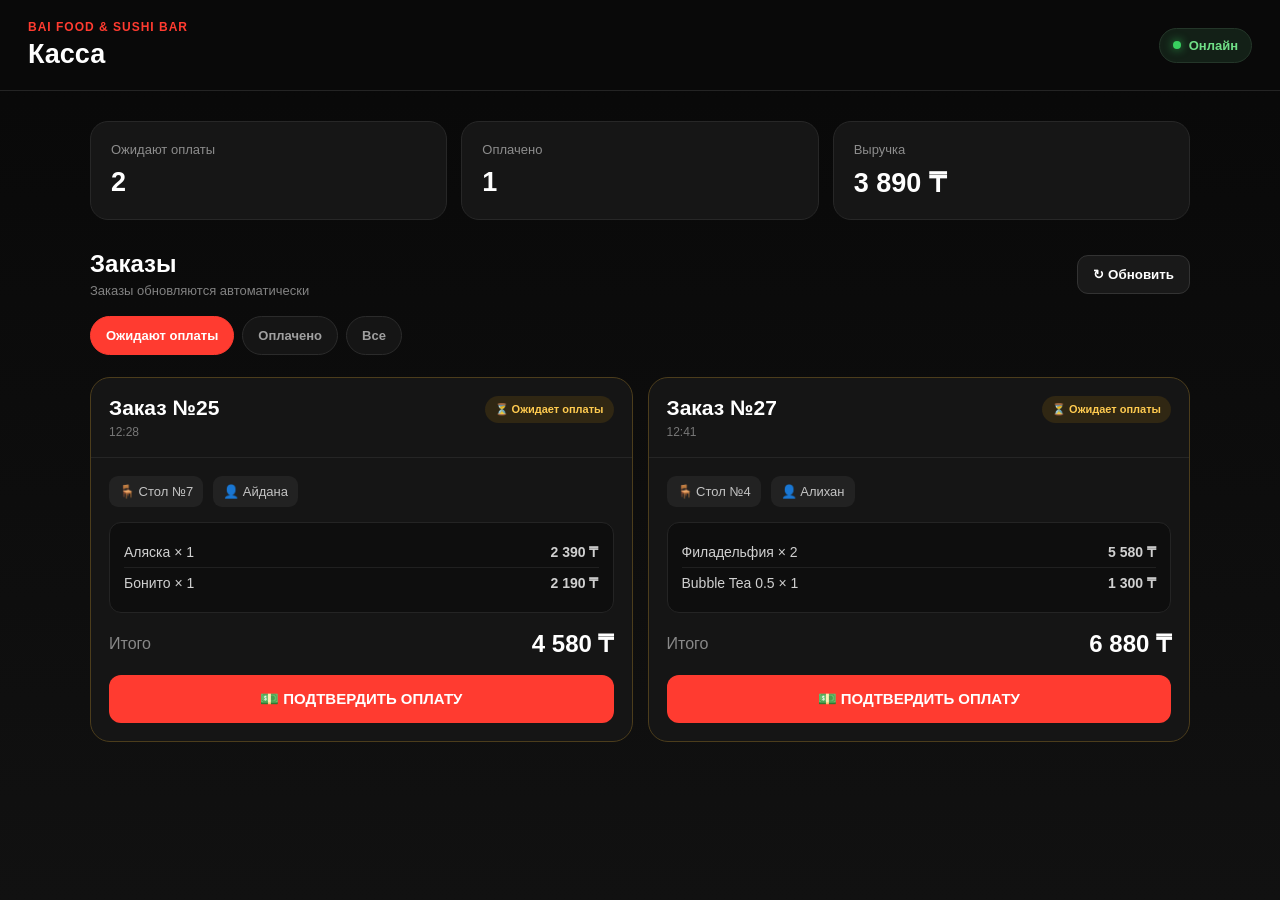
==== admin.html @ 843486d6 "Add cashier admin panel" ====
<!DOCTYPE html>
<html lang="ru">
<head>
  <meta charset="UTF-8">
  <meta name="viewport" content="width=device-width, initial-scale=1.0">

  <title>BAI FOOD — Касса</title>

  <link rel="stylesheet" href="admin.css">
</head>

<body>

<header class="topbar">
  <div>
    <p class="small-title">BAI FOOD & SUSHI BAR</p>
    <h1>Касса</h1>
  </div>

  <div class="status-online">
    <span></span>
    Онлайн
  </div>
</header>


<main class="container">

  <section class="stats">

    <div class="stat-card">
      <span>Ожидают оплаты</span>
      <strong id="waiting-count">0</strong>
    </div>

    <div class="stat-card">
      <span>Оплачено</span>
      <strong id="paid-count">0</strong>
    </div>

    <div class="stat-card">
      <span>Выручка</span>
      <strong id="revenue">0 ₸</strong>
    </div>

  </section>


  <section class="toolbar">

    <div>
      <h2>Заказы</h2>
      <p>Заказы обновляются автоматически</p>
    </div>

    <button
      class="refresh-button"
      onclick="renderOrders()"
    >
      ↻ Обновить
    </button>

  </section>


  <div class="tabs">

    <button
      class="tab active"
      onclick="setFilter('waiting', this)"
    >
      Ожидают оплаты
    </button>

    <button
      class="tab"
      onclick="setFilter('paid', this)"
    >
      Оплачено
    </button>

    <button
      class="tab"
      onclick="setFilter('all', this)"
    >
      Все
    </button>

  </div>


  <section
    id="orders"
    class="orders"
  >
  </section>


  <div
    id="empty-state"
    class="empty-state"
  >
    <div>🍣</div>
    <h3>Нет заказов</h3>
    <p>Новые заказы появятся здесь</p>
  </div>

</main>


<div
  id="confirm-modal"
  class="modal"
>

  <div class="modal-box">

    <div class="modal-icon">
      💵
    </div>

    <h2>
      Подтвердить оплату?
    </h2>

    <p id="confirm-text">
      Заказ
    </p>

    <div class="modal-actions">

      <button
        class="cancel-button"
        onclick="closeConfirmModal()"
      >
        Отмена
      </button>

      <button
        class="confirm-button"
        onclick="confirmCashPayment()"
      >
        ✓ Оплачено
      </button>

    </div>

  </div>

</div>


<div
  id="toast"
  class="toast"
>
  ✓ Оплата подтверждена
</div>


<script src="admin.js"></script>

</body>
</html>
---- admin.css ----
* {
  box-sizing: border-box;
}

html {
  scroll-behavior: smooth;
}

body {
  margin: 0;

  background:
    linear-gradient(
      180deg,
      #080808 0%,
      #111111 100%
    );

  color: white;

  font-family:
    Arial,
    Helvetica,
    sans-serif;

  min-height: 100vh;
}


/* =============================
   TOPBAR
============================= */

.topbar {
  position: sticky;

  top: 0;

  z-index: 20;

  display: flex;

  align-items: center;
  justify-content: space-between;

  padding: 20px 28px;

  border-bottom:
    1px solid #242424;

  background:
    rgba(10, 10, 10, 0.95);

  backdrop-filter: blur(15px);
}

.small-title {
  margin: 0 0 5px;

  color: #ff3b30;

  font-size: 12px;
  font-weight: 800;

  letter-spacing: 1px;
}

.topbar h1 {
  margin: 0;

  font-size: 27px;
}

.status-online {
  display: flex;

  align-items: center;

  gap: 8px;

  padding:
    9px 13px;

  border:
    1px solid #243629;

  border-radius: 50px;

  background:
    #132017;

  color:
    #70df87;

  font-size: 13px;

  font-weight: 700;
}

.status-online span {
  width: 8px;
  height: 8px;

  border-radius: 50%;

  background:
    #38d05f;

  box-shadow:
    0 0 10px
    rgba(56, 208, 95, 0.8);
}


/* =============================
   MAIN
============================= */

.container {
  width: min(
    1100px,
    calc(100% - 32px)
  );

  margin:
    0 auto;

  padding:
    30px 0 60px;
}


/* =============================
   STATS
============================= */

.stats {
  display: grid;

  grid-template-columns:
    repeat(3, 1fr);

  gap: 14px;

  margin-bottom: 30px;
}

.stat-card {
  padding: 20px;

  border:
    1px solid #272727;

  border-radius: 18px;

  background:
    #161616;
}

.stat-card span {
  display: block;

  margin-bottom: 10px;

  color:
    #8d8d8d;

  font-size: 13px;
}

.stat-card strong {
  font-size: 27px;
}


/* =============================
   TOOLBAR
============================= */

.toolbar {
  display: flex;

  align-items: center;
  justify-content: space-between;

  gap: 20px;

  margin-bottom: 18px;
}

.toolbar h2 {
  margin:
    0 0 5px;

  font-size: 24px;
}

.toolbar p {
  margin: 0;

  color:
    #828282;

  font-size: 13px;
}

.refresh-button {
  padding:
    11px 15px;

  border:
    1px solid #333;

  border-radius: 11px;

  background:
    #191919;

  color: white;

  font-weight: 700;

  cursor: pointer;
}


/* =============================
   TABS
============================= */

.tabs {
  display: flex;

  gap: 8px;

  overflow-x: auto;

  padding-bottom: 10px;

  margin-bottom: 12px;
}

.tab {
  white-space: nowrap;

  padding:
    11px 15px;

  border:
    1px solid #2b2b2b;

  border-radius: 50px;

  background:
    #151515;

  color:
    #a0a0a0;

  font-size: 13px;

  font-weight: 700;

  cursor: pointer;
}

.tab.active {
  border-color:
    #ff3b30;

  background:
    #ff3b30;

  color: white;
}


/* =============================
   ORDERS
============================= */

.orders {
  display: grid;

  grid-template-columns:
    repeat(2, 1fr);

  gap: 15px;
}

.order-card {
  overflow: hidden;

  border:
    1px solid #292929;

  border-radius: 20px;

  background:
    #151515;
}

.order-card.waiting {
  border-color:
    #4c3d1c;
}

.order-card.paid {
  border-color:
    #194429;
}

.order-header {
  display: flex;

  align-items: flex-start;
  justify-content: space-between;

  gap: 10px;

  padding:
    18px;

  border-bottom:
    1px solid #252525;
}

.order-number {
  margin: 0;

  font-size: 21px;
}

.order-time {
  display: block;

  margin-top: 5px;

  color:
    #777;

  font-size: 12px;
}

.status-badge {
  padding:
    7px 10px;

  border-radius: 50px;

  font-size: 11px;

  font-weight: 800;

  white-space: nowrap;
}

.status-badge.waiting {
  background:
    #302713;

  color:
    #ffcb50;
}

.status-badge.paid {
  background:
    #14301d;

  color:
    #67db82;
}


/* =============================
   ORDER CONTENT
============================= */

.order-body {
  padding: 18px;
}

.customer-row {
  display: flex;

  gap: 10px;

  margin-bottom: 15px;
}

.info-pill {
  padding:
    8px 10px;

  border-radius: 9px;

  background:
    #222;

  color:
    #c4c4c4;

  font-size: 13px;
}

.order-items {
  padding:
    14px;

  border:
    1px solid #242424;

  border-radius: 12px;

  background:
    #0e0e0e;
}

.order-item {
  display: flex;

  justify-content:
    space-between;

  gap: 20px;

  padding:
    7px 0;

  color:
    #d0d0d0;

  font-size: 14px;
}

.order-item + .order-item {
  border-top:
    1px solid #202020;
}

.order-total {
  display: flex;

  align-items: center;
  justify-content: space-between;

  margin-top: 17px;
}

.order-total span {
  color:
    #888;
}

.order-total strong {
  font-size: 24px;
}


/* =============================
   BUTTONS
============================= */

.pay-button {
  width: 100%;

  margin-top: 17px;

  padding: 15px;

  border: none;

  border-radius: 12px;

  background:
    #ff3b30;

  color: white;

  font-size: 15px;

  font-weight: 800;

  cursor: pointer;

  transition:
    0.2s;
}

.pay-button:hover {
  transform:
    translateY(-1px);

  background:
    #ff5147;
}

.paid-button {
  width: 100%;

  margin-top: 17px;

  padding: 14px;

  border:
    1px solid #20582f;

  border-radius: 12px;

  background:
    #15301d;

  color:
    #68dd83;

  font-size: 14px;

  font-weight: 800;
}


/* =============================
   EMPTY
============================= */

.empty-state {
  display: none;

  padding:
    70px 20px;

  text-align: center;
}

.empty-state div {
  margin-bottom: 15px;

  font-size: 45px;
}

.empty-state h3 {
  margin:
    0 0 8px;
}

.empty-state p {
  margin: 0;

  color:
    #777;
}


/* =============================
   MODAL
============================= */

.modal {
  position: fixed;

  inset: 0;

  z-index: 100;

  display: none;

  align-items: center;
  justify-content: center;

  padding: 20px;

  background:
    rgba(0, 0, 0, 0.78);

  backdrop-filter:
    blur(8px);
}

.modal-box {
  width:
    min(390px, 100%);

  padding:
    28px;

  border:
    1px solid #2f2f2f;

  border-radius: 22px;

  background:
    #171717;

  text-align: center;

  box-shadow:
    0 25px 80px
    rgba(0, 0, 0, 0.6);
}

.modal-icon {
  display: flex;

  align-items: center;
  justify-content: center;

  width: 65px;
  height: 65px;

  margin:
    0 auto 17px;

  border-radius: 50%;

  background:
    #2b2111;

  font-size: 30px;
}

.modal-box h2 {
  margin:
    0 0 10px;
}

.modal-box p {
  margin:
    0 0 24px;

  color:
    #999;
}

.modal-actions {
  display: grid;

  grid-template-columns:
    1fr 1fr;

  gap: 10px;
}

.cancel-button,
.confirm-button {
  padding: 14px;

  border: none;

  border-radius: 11px;

  font-size: 14px;

  font-weight: 800;

  cursor: pointer;
}

.cancel-button {
  background:
    #252525;

  color:
    white;
}

.confirm-button {
  background:
    #23a048;

  color:
    white;
}


/* =============================
   TOAST
============================= */

.toast {
  position: fixed;

  left: 50%;
  bottom: 25px;

  z-index: 200;

  transform:
    translate(-50%, 120px);

  padding:
    13px 18px;

  border:
    1px solid #265d34;

  border-radius: 50px;

  background:
    #15341e;

  color:
    #77e493;

  font-size: 14px;

  font-weight: 800;

  opacity: 0;

  transition:
    0.3s;
}

.toast.show {
  transform:
    translate(-50%, 0);

  opacity: 1;
}


/* =============================
   MOBILE
============================= */

@media (max-width: 750px) {

  .topbar {
    padding:
      17px 16px;
  }

  .topbar h1 {
    font-size: 23px;
  }

  .container {
    width:
      calc(100% - 24px);

    padding-top: 20px;
  }

  .stats {
    grid-template-columns:
      repeat(3, 1fr);

    gap: 7px;
  }

  .stat-card {
    padding:
      13px 10px;

    border-radius: 13px;
  }

  .stat-card span {
    min-height: 30px;

    font-size: 10px;
  }

  .stat-card strong {
    font-size: 17px;
  }

  .orders {
    grid-template-columns:
      1fr;
  }

  .toolbar {
    align-items:
      flex-end;
  }

  .toolbar h2 {
    font-size: 21px;
  }

  .toolbar p {
    font-size: 11px;
  }

  .refresh-button {
    padding:
      10px 11px;

    font-size: 12px;
  }

  .order-header,
  .order-body {
    padding: 15px;
  }

  .order-number {
    font-size: 19px;
  }

  .order-total strong {
    font-size: 21px;
  }
}
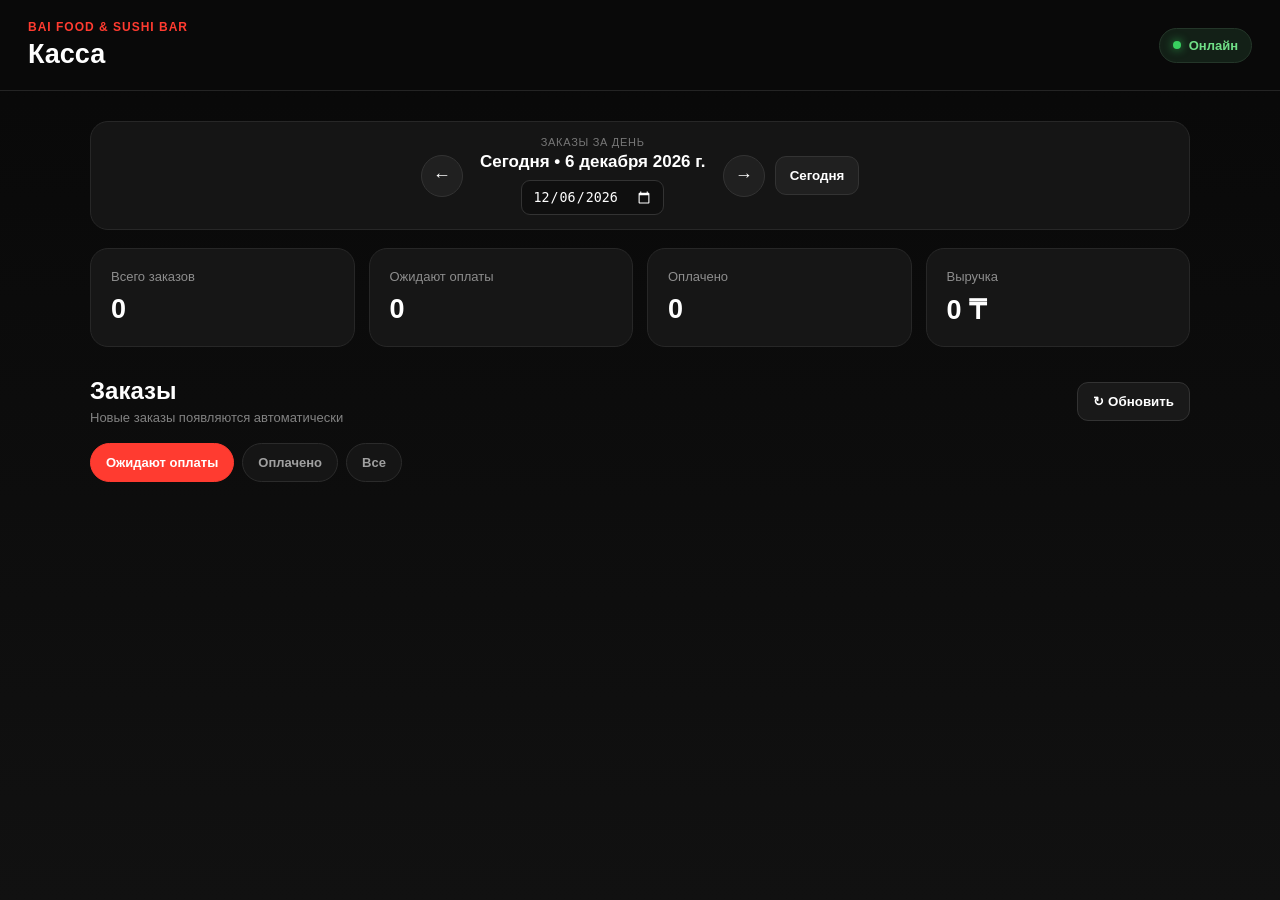
==== commit b456b329: "Improve payment flow and daily orders" ====
--- a/admin.html
+++ b/admin.html
@@ -26,7 +26,59 @@
 
 <main class="container">
 
+  <!-- КҮНДІ ТАҢДАУ -->
+  <section class="date-panel">
+
+    <button
+      class="date-arrow"
+      onclick="changeDate(-1)"
+    >
+      ←
+    </button>
+
+    <div class="date-center">
+
+      <span class="date-caption">
+        Заказы за день
+      </span>
+
+      <strong id="selected-date-label">
+        Сегодня
+      </strong>
+
+      <input
+        id="order-date"
+        class="date-input"
+        type="date"
+        onchange="selectDate(this.value)"
+      >
+
+    </div>
+
+    <button
+      class="date-arrow"
+      onclick="changeDate(1)"
+    >
+      →
+    </button>
+
+    <button
+      class="today-button"
+      onclick="goToday()"
+    >
+      Сегодня
+    </button>
+
+  </section>
+
+
+  <!-- СТАТИСТИКА -->
   <section class="stats">
+
+    <div class="stat-card">
+      <span>Всего заказов</span>
+      <strong id="orders-count">0</strong>
+    </div>
 
     <div class="stat-card">
       <span>Ожидают оплаты</span>
@@ -46,23 +98,25 @@
   </section>
 
 
+  <!-- ЗАКАЗДАР -->
   <section class="toolbar">
 
     <div>
       <h2>Заказы</h2>
-      <p>Заказы обновляются автоматически</p>
-    </div>
-
-    <button
-      class="refresh-button"
-      onclick="renderOrders()"
-    >
+
+      <p>
+        Новые заказы появляются автоматически
+      </p>
+    </div>
+
+    <button class="refresh-button">
       ↻ Обновить
     </button>
 
   </section>
 
 
+  <!-- ФИЛЬТР -->
   <div class="tabs">
 
     <button
@@ -89,6 +143,7 @@
   </div>
 
 
+  <!-- ЗАКАЗ КАРТОЧКАЛАРЫ -->
   <section
     id="orders"
     class="orders"
@@ -96,18 +151,28 @@
   </section>
 
 
+  <!-- ЗАКАЗ ЖОҚ БОЛСА -->
   <div
     id="empty-state"
     class="empty-state"
   >
+
     <div>🍣</div>
-    <h3>Нет заказов</h3>
-    <p>Новые заказы появятся здесь</p>
+
+    <h3>
+      Нет заказов
+    </h3>
+
+    <p>
+      За выбранный день заказов пока нет
+    </p>
+
   </div>
 
 </main>
 
 
+<!-- ТӨЛЕМДІ РАСТАУ -->
 <div
   id="confirm-modal"
   class="modal"
@@ -115,17 +180,21 @@
 
   <div class="modal-box">
 
-    <div class="modal-icon">
+    <div
+      id="confirm-icon"
+      class="modal-icon"
+    >
       💵
     </div>
 
-    <h2>
+    <h2 id="confirm-title">
       Подтвердить оплату?
     </h2>
 
     <p id="confirm-text">
       Заказ
     </p>
+
 
     <div class="modal-actions">
 
@@ -137,8 +206,9 @@
       </button>
 
       <button
+        id="confirm-payment-button"
         class="confirm-button"
-        onclick="confirmCashPayment()"
+        onclick="confirmPayment()"
       >
         ✓ Оплачено
       </button>
@@ -150,6 +220,7 @@
 </div>
 
 
+<!-- ХАБАРЛАМА -->
 <div
   id="toast"
   class="toast"
--- a/admin.css
+++ b/admin.css
@@ -33,13 +33,10 @@
 
 .topbar {
   position: sticky;
-
   top: 0;
-
   z-index: 20;
 
   display: flex;
-
   align-items: center;
   justify-content: space-between;
 
@@ -73,27 +70,22 @@
 
 .status-online {
   display: flex;
-
   align-items: center;
 
   gap: 8px;
 
-  padding:
-    9px 13px;
+  padding: 9px 13px;
 
   border:
     1px solid #243629;
 
   border-radius: 50px;
 
-  background:
-    #132017;
-
-  color:
-    #70df87;
+  background: #132017;
+
+  color: #70df87;
 
   font-size: 13px;
-
   font-weight: 700;
 }
 
@@ -103,8 +95,7 @@
 
   border-radius: 50%;
 
-  background:
-    #38d05f;
+  background: #38d05f;
 
   box-shadow:
     0 0 10px
@@ -117,13 +108,13 @@
 ============================= */
 
 .container {
-  width: min(
-    1100px,
-    calc(100% - 32px)
-  );
-
-  margin:
-    0 auto;
+  width:
+    min(
+      1100px,
+      calc(100% - 32px)
+    );
+
+  margin: 0 auto;
 
   padding:
     30px 0 60px;
@@ -131,6 +122,103 @@
 
 
 /* =============================
+   DATE SELECTOR
+============================= */
+
+.date-panel {
+  display: flex;
+
+  align-items: center;
+  justify-content: center;
+
+  gap: 10px;
+
+  margin-bottom: 18px;
+
+  padding: 14px;
+
+  border:
+    1px solid #272727;
+
+  border-radius: 18px;
+
+  background: #151515;
+}
+
+.date-center {
+  min-width: 240px;
+
+  text-align: center;
+}
+
+.date-caption {
+  display: block;
+
+  margin-bottom: 4px;
+
+  color: #777;
+
+  font-size: 11px;
+
+  text-transform: uppercase;
+
+  letter-spacing: 0.7px;
+}
+
+.date-center strong {
+  display: block;
+
+  margin-bottom: 8px;
+
+  font-size: 17px;
+}
+
+.date-input {
+  padding: 8px 10px;
+
+  border:
+    1px solid #333;
+
+  border-radius: 9px;
+
+  background: #0f0f0f;
+
+  color: white;
+
+  color-scheme: dark;
+}
+
+.date-arrow,
+.today-button {
+  border:
+    1px solid #333;
+
+  background: #202020;
+
+  color: white;
+
+  cursor: pointer;
+
+  font-weight: 800;
+}
+
+.date-arrow {
+  width: 42px;
+  height: 42px;
+
+  border-radius: 50%;
+
+  font-size: 18px;
+}
+
+.today-button {
+  padding: 11px 14px;
+
+  border-radius: 11px;
+}
+
+
+/* =============================
    STATS
 ============================= */
 
@@ -138,7 +226,7 @@
   display: grid;
 
   grid-template-columns:
-    repeat(3, 1fr);
+    repeat(4, 1fr);
 
   gap: 14px;
 
@@ -153,8 +241,7 @@
 
   border-radius: 18px;
 
-  background:
-    #161616;
+  background: #161616;
 }
 
 .stat-card span {
@@ -162,8 +249,7 @@
 
   margin-bottom: 10px;
 
-  color:
-    #8d8d8d;
+  color: #8d8d8d;
 
   font-size: 13px;
 }
@@ -189,8 +275,7 @@
 }
 
 .toolbar h2 {
-  margin:
-    0 0 5px;
+  margin: 0 0 5px;
 
   font-size: 24px;
 }
@@ -198,23 +283,20 @@
 .toolbar p {
   margin: 0;
 
-  color:
-    #828282;
+  color: #828282;
 
   font-size: 13px;
 }
 
 .refresh-button {
-  padding:
-    11px 15px;
+  padding: 11px 15px;
 
   border:
     1px solid #333;
 
   border-radius: 11px;
 
-  background:
-    #191919;
+  background: #191919;
 
   color: white;
 
@@ -243,19 +325,16 @@
 .tab {
   white-space: nowrap;
 
-  padding:
-    11px 15px;
+  padding: 11px 15px;
 
   border:
     1px solid #2b2b2b;
 
   border-radius: 50px;
 
-  background:
-    #151515;
-
-  color:
-    #a0a0a0;
+  background: #151515;
+
+  color: #a0a0a0;
 
   font-size: 13px;
 
@@ -265,11 +344,9 @@
 }
 
 .tab.active {
-  border-color:
-    #ff3b30;
-
-  background:
-    #ff3b30;
+  border-color: #ff3b30;
+
+  background: #ff3b30;
 
   color: white;
 }
@@ -296,18 +373,15 @@
 
   border-radius: 20px;
 
-  background:
-    #151515;
+  background: #151515;
 }
 
 .order-card.waiting {
-  border-color:
-    #4c3d1c;
+  border-color: #4c3d1c;
 }
 
 .order-card.paid {
-  border-color:
-    #194429;
+  border-color: #194429;
 }
 
 .order-header {
@@ -318,8 +392,7 @@
 
   gap: 10px;
 
-  padding:
-    18px;
+  padding: 18px;
 
   border-bottom:
     1px solid #252525;
@@ -336,15 +409,13 @@
 
   margin-top: 5px;
 
-  color:
-    #777;
+  color: #777;
 
   font-size: 12px;
 }
 
 .status-badge {
-  padding:
-    7px 10px;
+  padding: 7px 10px;
 
   border-radius: 50px;
 
@@ -356,19 +427,15 @@
 }
 
 .status-badge.waiting {
-  background:
-    #302713;
-
-  color:
-    #ffcb50;
+  background: #302713;
+
+  color: #ffcb50;
 }
 
 .status-badge.paid {
-  background:
-    #14301d;
-
-  color:
-    #67db82;
+  background: #14301d;
+
+  color: #67db82;
 }
 
 
@@ -383,52 +450,55 @@
 .customer-row {
   display: flex;
 
-  gap: 10px;
+  flex-wrap: wrap;
+
+  gap: 8px;
 
   margin-bottom: 15px;
 }
 
 .info-pill {
-  padding:
-    8px 10px;
+  padding: 8px 10px;
 
   border-radius: 9px;
 
-  background:
-    #222;
-
-  color:
-    #c4c4c4;
+  background: #222;
+
+  color: #c4c4c4;
 
   font-size: 13px;
 }
 
+.payment-pill.kaspi {
+  border:
+    1px solid #9b2621;
+
+  background: #2b1514;
+
+  color: #ff8a83;
+}
+
 .order-items {
-  padding:
-    14px;
+  padding: 14px;
 
   border:
     1px solid #242424;
 
   border-radius: 12px;
 
-  background:
-    #0e0e0e;
+  background: #0e0e0e;
 }
 
 .order-item {
   display: flex;
 
-  justify-content:
-    space-between;
+  justify-content: space-between;
 
   gap: 20px;
 
-  padding:
-    7px 0;
-
-  color:
-    #d0d0d0;
+  padding: 7px 0;
+
+  color: #d0d0d0;
 
   font-size: 14px;
 }
@@ -448,8 +518,7 @@
 }
 
 .order-total span {
-  color:
-    #888;
+  color: #888;
 }
 
 .order-total strong {
@@ -472,8 +541,7 @@
 
   border-radius: 12px;
 
-  background:
-    #ff3b30;
+  background: #ff3b30;
 
   color: white;
 
@@ -483,16 +551,18 @@
 
   cursor: pointer;
 
-  transition:
-    0.2s;
+  transition: 0.2s;
 }
 
 .pay-button:hover {
   transform:
     translateY(-1px);
 
-  background:
-    #ff5147;
+  background: #ff5147;
+}
+
+.kaspi-button {
+  background: #d72f27;
 }
 
 .paid-button {
@@ -507,11 +577,9 @@
 
   border-radius: 12px;
 
-  background:
-    #15301d;
-
-  color:
-    #68dd83;
+  background: #15301d;
+
+  color: #68dd83;
 
   font-size: 14px;
 
@@ -539,15 +607,13 @@
 }
 
 .empty-state h3 {
-  margin:
-    0 0 8px;
+  margin: 0 0 8px;
 }
 
 .empty-state p {
   margin: 0;
 
-  color:
-    #777;
+  color: #777;
 }
 
 
@@ -572,24 +638,21 @@
   background:
     rgba(0, 0, 0, 0.78);
 
-  backdrop-filter:
-    blur(8px);
+  backdrop-filter: blur(8px);
 }
 
 .modal-box {
   width:
     min(390px, 100%);
 
-  padding:
-    28px;
+  padding: 28px;
 
   border:
     1px solid #2f2f2f;
 
   border-radius: 22px;
 
-  background:
-    #171717;
+  background: #171717;
 
   text-align: center;
 
@@ -612,23 +675,19 @@
 
   border-radius: 50%;
 
-  background:
-    #2b2111;
+  background: #2b2111;
 
   font-size: 30px;
 }
 
 .modal-box h2 {
-  margin:
-    0 0 10px;
+  margin: 0 0 10px;
 }
 
 .modal-box p {
-  margin:
-    0 0 24px;
-
-  color:
-    #999;
+  margin: 0 0 24px;
+
+  color: #999;
 }
 
 .modal-actions {
@@ -656,19 +715,15 @@
 }
 
 .cancel-button {
-  background:
-    #252525;
-
-  color:
-    white;
+  background: #252525;
+
+  color: white;
 }
 
 .confirm-button {
-  background:
-    #23a048;
-
-  color:
-    white;
+  background: #23a048;
+
+  color: white;
 }
 
 
@@ -687,19 +742,16 @@
   transform:
     translate(-50%, 120px);
 
-  padding:
-    13px 18px;
+  padding: 13px 18px;
 
   border:
     1px solid #265d34;
 
   border-radius: 50px;
 
-  background:
-    #15341e;
-
-  color:
-    #77e493;
+  background: #15341e;
+
+  color: #77e493;
 
   font-size: 14px;
 
@@ -707,8 +759,7 @@
 
   opacity: 0;
 
-  transition:
-    0.3s;
+  transition: 0.3s;
 }
 
 .toast.show {
@@ -726,8 +777,7 @@
 @media (max-width: 750px) {
 
   .topbar {
-    padding:
-      17px 16px;
+    padding: 17px 16px;
   }
 
   .topbar h1 {
@@ -741,16 +791,29 @@
     padding-top: 20px;
   }
 
+  .date-panel {
+    flex-wrap: wrap;
+  }
+
+  .date-center {
+    min-width: 180px;
+
+    flex: 1;
+  }
+
+  .today-button {
+    width: 100%;
+  }
+
   .stats {
     grid-template-columns:
-      repeat(3, 1fr);
+      repeat(2, 1fr);
 
     gap: 7px;
   }
 
   .stat-card {
-    padding:
-      13px 10px;
+    padding: 13px 10px;
 
     border-radius: 13px;
   }
@@ -766,13 +829,11 @@
   }
 
   .orders {
-    grid-template-columns:
-      1fr;
+    grid-template-columns: 1fr;
   }
 
   .toolbar {
-    align-items:
-      flex-end;
+    align-items: flex-end;
   }
 
   .toolbar h2 {
@@ -784,8 +845,7 @@
   }
 
   .refresh-button {
-    padding:
-      10px 11px;
+    padding: 10px 11px;
 
     font-size: 12px;
   }
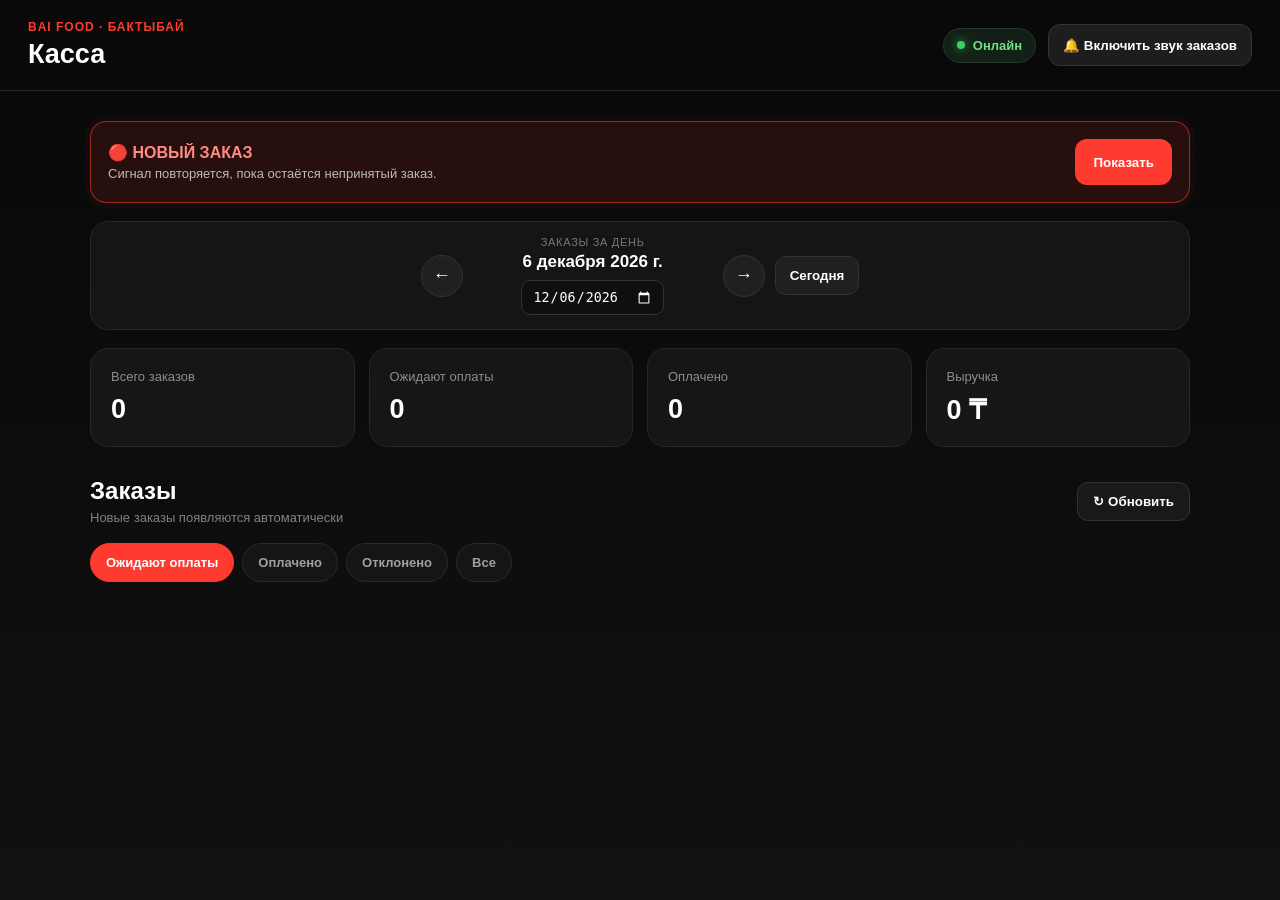
==== commit 1ec17cb7: "update menu photos and checkout" ====
--- a/admin.html
+++ b/admin.html
@@ -2,234 +2,77 @@
 <html lang="ru">
 <head>
   <meta charset="UTF-8">
-  <meta name="viewport" content="width=device-width, initial-scale=1.0">
-
+  <meta name="viewport" content="width=device-width, initial-scale=1.0, viewport-fit=cover">
   <title>BAI FOOD — Касса</title>
-
   <link rel="stylesheet" href="admin.css">
 </head>
-
 <body>
-
 <header class="topbar">
-  <div>
-    <p class="small-title">BAI FOOD & SUSHI BAR</p>
-    <h1>Касса</h1>
-  </div>
-
-  <div class="status-online">
-    <span></span>
-    Онлайн
+  <div><p class="small-title">BAI FOOD · БАКТЫБАЙ</p><h1>Касса</h1></div>
+  <div class="topbar-actions">
+    <div class="status-online"><span></span>Онлайн</div>
+    <button id="sound-button" class="sound-button" type="button" onclick="enableOrderSound()">🔔 Включить звук заказов</button>
   </div>
 </header>
 
-
 <main class="container">
-
-  <!-- КҮНДІ ТАҢДАУ -->
-  <section class="date-panel">
-
-    <button
-      class="date-arrow"
-      onclick="changeDate(-1)"
-    >
-      ←
-    </button>
-
-    <div class="date-center">
-
-      <span class="date-caption">
-        Заказы за день
-      </span>
-
-      <strong id="selected-date-label">
-        Сегодня
-      </strong>
-
-      <input
-        id="order-date"
-        class="date-input"
-        type="date"
-        onchange="selectDate(this.value)"
-      >
-
-    </div>
-
-    <button
-      class="date-arrow"
-      onclick="changeDate(1)"
-    >
-      →
-    </button>
-
-    <button
-      class="today-button"
-      onclick="goToday()"
-    >
-      Сегодня
-    </button>
-
+  <section id="new-order-alert" class="new-order-alert" hidden>
+    <div><strong id="new-order-alert-title">🔴 НОВЫЙ ЗАКАЗ</strong><span>Сигнал повторяется, пока остаётся непринятый заказ.</span></div>
+    <button type="button" onclick="showNewOrders()">Показать</button>
   </section>
 
-
-  <!-- СТАТИСТИКА -->
-  <section class="stats">
-
-    <div class="stat-card">
-      <span>Всего заказов</span>
-      <strong id="orders-count">0</strong>
-    </div>
-
-    <div class="stat-card">
-      <span>Ожидают оплаты</span>
-      <strong id="waiting-count">0</strong>
-    </div>
-
-    <div class="stat-card">
-      <span>Оплачено</span>
-      <strong id="paid-count">0</strong>
-    </div>
-
-    <div class="stat-card">
-      <span>Выручка</span>
-      <strong id="revenue">0 ₸</strong>
-    </div>
-
+  <section class="date-panel">
+    <button class="date-arrow" onclick="changeDate(-1)" aria-label="Предыдущий день">←</button>
+    <div class="date-center"><span class="date-caption">Заказы за день</span><strong id="selected-date-label">Сегодня</strong><input id="order-date" class="date-input" type="date" onchange="selectDate(this.value)"></div>
+    <button class="date-arrow" onclick="changeDate(1)" aria-label="Следующий день">→</button>
+    <button class="today-button" onclick="goToday()">Сегодня</button>
   </section>
 
-
-  <!-- ЗАКАЗДАР -->
-  <section class="toolbar">
-
-    <div>
-      <h2>Заказы</h2>
-
-      <p>
-        Новые заказы появляются автоматически
-      </p>
-    </div>
-
-    <button class="refresh-button">
-      ↻ Обновить
-    </button>
-
+  <section class="stats">
+    <div class="stat-card"><span>Всего заказов</span><strong id="orders-count">0</strong></div>
+    <div class="stat-card"><span>Ожидают оплаты</span><strong id="waiting-count">0</strong></div>
+    <div class="stat-card"><span>Оплачено</span><strong id="paid-count">0</strong></div>
+    <div class="stat-card"><span>Выручка</span><strong id="revenue">0 ₸</strong></div>
   </section>
 
-
-  <!-- ФИЛЬТР -->
+  <section class="toolbar"><div><h2>Заказы</h2><p>Новые заказы появляются автоматически</p></div><button class="refresh-button">↻ Обновить</button></section>
   <div class="tabs">
-
-    <button
-      class="tab active"
-      onclick="setFilter('waiting', this)"
-    >
-      Ожидают оплаты
-    </button>
-
-    <button
-      class="tab"
-      onclick="setFilter('paid', this)"
-    >
-      Оплачено
-    </button>
-
-    <button
-      class="tab"
-      onclick="setFilter('all', this)"
-    >
-      Все
-    </button>
-
+    <button class="tab active" onclick="setFilter('waiting',this)">Ожидают оплаты</button>
+    <button class="tab" onclick="setFilter('paid',this)">Оплачено</button>
+    <button class="tab" onclick="setFilter('cancelled',this)">Отклонено</button>
+    <button class="tab" onclick="setFilter('all',this)">Все</button>
   </div>
-
-
-  <!-- ЗАКАЗ КАРТОЧКАЛАРЫ -->
-  <section
-    id="orders"
-    class="orders"
-  >
-  </section>
-
-
-  <!-- ЗАКАЗ ЖОҚ БОЛСА -->
-  <div
-    id="empty-state"
-    class="empty-state"
-  >
-
-    <div>🍣</div>
-
-    <h3>
-      Нет заказов
-    </h3>
-
-    <p>
-      За выбранный день заказов пока нет
-    </p>
-
-  </div>
-
+  <section id="orders" class="orders"></section>
+  <div id="empty-state" class="empty-state"><div>🍔</div><h3>Нет заказов</h3><p>За выбранный день заказов пока нет</p></div>
 </main>
 
-
-<!-- ТӨЛЕМДІ РАСТАУ -->
-<div
-  id="confirm-modal"
-  class="modal"
->
-
+<div id="confirm-modal" class="modal">
   <div class="modal-box">
-
-    <div
-      id="confirm-icon"
-      class="modal-icon"
-    >
-      💵
+    <div id="confirm-icon" class="modal-icon">💵</div><h2 id="confirm-title">Подтвердить оплату?</h2><p id="confirm-text">Заказ</p>
+    <div class="modal-actions"><button class="cancel-button" onclick="closeConfirmModal()">Отмена</button><button id="confirm-payment-button" class="confirm-button" onclick="confirmPayment()">✓ Оплачено</button></div>
+  </div>
+</div>
+<div id="accept-modal" class="modal">
+  <div class="modal-box accept-time-box">
+    <div class="modal-icon">⏱️</div><h2>Время приготовления</h2><p id="accept-order-label">Выберите примерное время ожидания</p>
+    <div class="prep-time-options"><button onclick="confirmAcceptOrder(20)">20 минут</button><button onclick="confirmAcceptOrder(30)">30 минут</button><button onclick="confirmAcceptOrder(40)">40 минут</button></div>
+    <button class="cancel-button full-cancel" onclick="closeAcceptModal()">Отмена</button>
+  </div>
+</div>
+<div id="reject-modal" class="modal">
+  <div class="modal-box reject-box">
+    <div class="modal-icon">✕</div><h2>Отклонить заказ?</h2><p id="reject-order-label">Выберите причину. Заказ останется в истории.</p>
+    <div class="reject-reasons">
+      <label><input type="radio" name="rejection-reason" value="stop_list" checked> Позиция в стоп-листе</label>
+      <label><input type="radio" name="rejection-reason" value="no_ingredients"> Нет ингредиентов</label>
+      <label><input type="radio" name="rejection-reason" value="unreachable"> Не удалось связаться с клиентом</label>
+      <label><input type="radio" name="rejection-reason" value="other"> Другая причина</label>
     </div>
-
-    <h2 id="confirm-title">
-      Подтвердить оплату?
-    </h2>
-
-    <p id="confirm-text">
-      Заказ
-    </p>
-
-
-    <div class="modal-actions">
-
-      <button
-        class="cancel-button"
-        onclick="closeConfirmModal()"
-      >
-        Отмена
-      </button>
-
-      <button
-        id="confirm-payment-button"
-        class="confirm-button"
-        onclick="confirmPayment()"
-      >
-        ✓ Оплачено
-      </button>
-
-    </div>
-
+    <textarea id="rejection-comment" rows="3" maxlength="500" placeholder="Комментарий для кассы (необязательно)" hidden></textarea>
+    <div class="modal-actions"><button class="cancel-button" onclick="closeRejectModal()">Отмена</button><button id="confirm-reject-button" class="reject-confirm-button" onclick="confirmRejectOrder()">Отклонить</button></div>
   </div>
-
 </div>
-
-
-<!-- ХАБАРЛАМА -->
-<div
-  id="toast"
-  class="toast"
->
-  ✓ Оплата подтверждена
-</div>
-
-
+<div id="toast" class="toast">Готово</div>
 <script src="admin.js"></script>
-
 </body>
-</html>+</html>
--- a/admin.css
+++ b/admin.css
@@ -1,865 +1,167 @@
-* {
-  box-sizing: border-box;
-}
-
-html {
-  scroll-behavior: smooth;
-}
-
+* { box-sizing: border-box; }
+html { scroll-behavior: smooth; }
 body {
   margin: 0;
-
-  background:
-    linear-gradient(
-      180deg,
-      #080808 0%,
-      #111111 100%
-    );
-
+  background: linear-gradient(180deg, #080808 0%, #111111 100%);
   color: white;
-
-  font-family:
-    Arial,
-    Helvetica,
-    sans-serif;
-
+  font-family: Arial, Helvetica, sans-serif;
   min-height: 100vh;
 }
-
-
-/* =============================
-   TOPBAR
-============================= */
 
 .topbar {
   position: sticky;
   top: 0;
   z-index: 20;
-
   display: flex;
   align-items: center;
   justify-content: space-between;
-
   padding: 20px 28px;
-
-  border-bottom:
-    1px solid #242424;
-
-  background:
-    rgba(10, 10, 10, 0.95);
-
+  border-bottom: 1px solid #242424;
+  background: rgba(10, 10, 10, 0.95);
   backdrop-filter: blur(15px);
 }
+.small-title { margin: 0 0 5px; color: #ff3b30; font-size: 12px; font-weight: 800; letter-spacing: 1px; }
+.topbar h1 { margin: 0; font-size: 27px; }
+.status-online {
+  display: flex; align-items: center; gap: 8px; padding: 9px 13px;
+  border: 1px solid #243629; border-radius: 50px; background: #132017;
+  color: #70df87; font-size: 13px; font-weight: 700;
+}
+.status-online span { width: 8px; height: 8px; border-radius: 50%; background: #38d05f; box-shadow: 0 0 10px rgba(56, 208, 95, 0.8); }
 
-.small-title {
-  margin: 0 0 5px;
+.container { width: min(1100px, calc(100% - 32px)); margin: 0 auto; padding: 30px 0 60px; }
 
-  color: #ff3b30;
+.date-panel {
+  display: flex; align-items: center; justify-content: center; gap: 10px;
+  margin-bottom: 18px; padding: 14px; border: 1px solid #272727;
+  border-radius: 18px; background: #151515;
+}
+.date-center { min-width: 240px; text-align: center; }
+.date-caption { display: block; margin-bottom: 4px; color: #777; font-size: 11px; text-transform: uppercase; letter-spacing: .7px; }
+.date-center strong { display: block; margin-bottom: 8px; font-size: 17px; }
+.date-input { padding: 8px 10px; border: 1px solid #333; border-radius: 9px; background: #0f0f0f; color: white; color-scheme: dark; }
+.date-arrow, .today-button { border: 1px solid #333; background: #202020; color: white; cursor: pointer; font-weight: 800; }
+.date-arrow { width: 42px; height: 42px; border-radius: 50%; font-size: 18px; }
+.today-button { padding: 11px 14px; border-radius: 11px; }
 
-  font-size: 12px;
-  font-weight: 800;
+.stats { display: grid; grid-template-columns: repeat(4, 1fr); gap: 14px; margin-bottom: 30px; }
+.stat-card { padding: 20px; border: 1px solid #272727; border-radius: 18px; background: #161616; }
+.stat-card span { display: block; margin-bottom: 10px; color: #8d8d8d; font-size: 13px; }
+.stat-card strong { font-size: 27px; }
 
-  letter-spacing: 1px;
+.toolbar { display: flex; align-items: center; justify-content: space-between; gap: 20px; margin-bottom: 18px; }
+.toolbar h2 { margin: 0 0 5px; font-size: 24px; }
+.toolbar p { margin: 0; color: #828282; font-size: 13px; }
+.refresh-button { padding: 11px 15px; border: 1px solid #333; border-radius: 11px; background: #191919; color: white; font-weight: 700; cursor: pointer; }
+
+.tabs { display: flex; gap: 8px; overflow-x: auto; padding-bottom: 10px; margin-bottom: 12px; }
+.tab { white-space: nowrap; padding: 11px 15px; border: 1px solid #2b2b2b; border-radius: 50px; background: #151515; color: #a0a0a0; font-size: 13px; font-weight: 700; cursor: pointer; }
+.tab.active { border-color: #ff3b30; background: #ff3b30; color: white; }
+
+.orders { display: grid; grid-template-columns: repeat(2, 1fr); gap: 15px; }
+.order-card { overflow: hidden; border: 1px solid #292929; border-radius: 20px; background: #151515; }
+.order-card.waiting { border-color: #4c3d1c; }
+.order-card.paid { border-color: #194429; }
+.order-header { display: flex; align-items: flex-start; justify-content: space-between; gap: 10px; padding: 18px; border-bottom: 1px solid #252525; }
+.order-number { margin: 0; font-size: 21px; }
+.order-time { display: block; margin-top: 5px; color: #777; font-size: 12px; }
+.status-badge { padding: 7px 10px; border-radius: 50px; font-size: 11px; font-weight: 800; white-space: nowrap; }
+.status-badge.waiting { background: #302713; color: #ffcb50; }
+.status-badge.paid { background: #14301d; color: #67db82; }
+
+.order-body { padding: 18px; }
+.customer-row { display: flex; flex-wrap: wrap; gap: 8px; margin-bottom: 15px; }
+.info-pill { padding: 8px 10px; border-radius: 9px; background: #222; color: #c4c4c4; font-size: 13px; }
+.payment-pill.kaspi { border: 1px solid #9b2621; background: #2b1514; color: #ff8a83; }
+.order-items { padding: 14px; border: 1px solid #242424; border-radius: 12px; background: #0e0e0e; }
+.order-item { display: flex; justify-content: space-between; gap: 20px; padding: 7px 0; color: #d0d0d0; font-size: 14px; }
+.order-item + .order-item { border-top: 1px solid #202020; }
+.order-total { display: flex; align-items: center; justify-content: space-between; margin-top: 17px; }
+.order-total span { color: #888; }
+.order-total strong { font-size: 24px; }
+
+.pay-button { width: 100%; margin-top: 17px; padding: 15px; border: none; border-radius: 12px; background: #ff3b30; color: white; font-size: 15px; font-weight: 800; cursor: pointer; transition: .2s; }
+.pay-button:hover { transform: translateY(-1px); background: #ff5147; }
+.kaspi-button { background: #d72f27; }
+.paid-button { width: 100%; margin-top: 17px; padding: 14px; border: 1px solid #20582f; border-radius: 12px; background: #15301d; color: #68dd83; font-size: 14px; font-weight: 800; }
+
+.empty-state { display: none; padding: 70px 20px; text-align: center; }
+.empty-state div { margin-bottom: 15px; font-size: 45px; }
+.empty-state h3 { margin: 0 0 8px; }
+.empty-state p { margin: 0; color: #777; }
+
+.modal { position: fixed; inset: 0; z-index: 100; display: none; align-items: center; justify-content: center; padding: 20px; background: rgba(0,0,0,.78); backdrop-filter: blur(8px); }
+.modal-box { width: min(390px, 100%); padding: 28px; border: 1px solid #2f2f2f; border-radius: 22px; background: #171717; text-align: center; box-shadow: 0 25px 80px rgba(0,0,0,.6); }
+.modal-icon { display: flex; align-items: center; justify-content: center; width: 65px; height: 65px; margin: 0 auto 17px; border-radius: 50%; background: #2b2111; font-size: 30px; }
+.modal-box h2 { margin: 0 0 10px; }
+.modal-box p { margin: 0 0 24px; color: #999; }
+.modal-actions { display: grid; grid-template-columns: 1fr 1fr; gap: 10px; }
+.cancel-button, .confirm-button { padding: 14px; border: none; border-radius: 11px; font-size: 14px; font-weight: 800; cursor: pointer; }
+.cancel-button { background: #252525; color: white; }
+.confirm-button { background: #23a048; color: white; }
+
+.toast { position: fixed; left: 50%; bottom: 25px; z-index: 200; transform: translate(-50%, 120px); padding: 13px 18px; border: 1px solid #265d34; border-radius: 50px; background: #15341e; color: #77e493; font-size: 14px; font-weight: 800; opacity: 0; transition: .3s; }
+.toast.show { transform: translate(-50%, 0); opacity: 1; }
+
+@media (max-width: 750px) {
+  .topbar { padding: 17px 16px; }
+  .topbar h1 { font-size: 23px; }
+  .container { width: calc(100% - 24px); padding-top: 20px; }
+  .date-panel { flex-wrap: wrap; }
+  .date-center { min-width: 180px; flex: 1; }
+  .today-button { width: 100%; }
+  .stats { grid-template-columns: repeat(2, 1fr); gap: 7px; }
+  .stat-card { padding: 13px 10px; border-radius: 13px; }
+  .stat-card span { min-height: 30px; font-size: 10px; }
+  .stat-card strong { font-size: 17px; }
+  .orders { grid-template-columns: 1fr; }
+  .toolbar { align-items: flex-end; }
+  .toolbar h2 { font-size: 21px; }
+  .toolbar p { font-size: 11px; }
+  .refresh-button { padding: 10px 11px; font-size: 12px; }
+  .order-header, .order-body { padding: 15px; }
+  .order-number { font-size: 19px; }
+  .order-total strong { font-size: 21px; }
 }
 
-.topbar h1 {
-  margin: 0;
+.topbar-actions { display:flex; align-items:center; gap:12px; }
+.sound-button { min-height:42px; padding:0 14px; border:1px solid #343434; border-radius:12px; background:#1d1d1d; color:#fff; font-weight:700; }
+.sound-button.enabled { border-color:rgba(52,211,112,.45); background:rgba(52,211,112,.12); color:#dfffea; }
+.prep-info{margin:12px 0;padding:12px;border:1px solid rgba(255,107,36,.28);border-radius:11px;color:#ffe0cd;background:rgba(255,107,36,.08)}
+.change-info{margin:10px 0;padding:12px;display:grid;grid-template-columns:1fr auto;gap:7px 12px;border:1px solid #303030;border-radius:11px;background:#171717}.change-info span{color:#aaa}.change-info.no-change{display:block;color:#ddd}
+.prep-time-options{display:grid;grid-template-columns:repeat(3,1fr);gap:9px;margin:18px 0}.prep-time-options button{min-height:54px;border:1px solid #3a3a3a;border-radius:11px;background:#1b1b1b;color:#fff;font-weight:800}.prep-time-options button:hover{border-color:#ff5a36;background:rgba(255,90,54,.12)}.prep-time-options button:disabled{opacity:.5}.full-cancel{width:100%}.accept-time-box{text-align:center}
+.new-order-alert { display:flex; align-items:center; justify-content:space-between; gap:16px; margin-bottom:18px; padding:17px; border:1px solid rgba(255,59,48,.55); border-radius:16px; background:rgba(255,59,48,.12); box-shadow:0 0 0 5px rgba(255,59,48,.04); }
+.new-order-alert>div { display:grid; gap:4px; }
+.new-order-alert strong { color:#ff8a82; }
+.new-order-alert span { color:#bbb; font-size:13px; }
+.new-order-alert button,.accept-order-button { min-height:46px; border:0; border-radius:12px; padding:0 18px; background:#ff3b30; color:#fff; font-weight:900; }
+.order-card.is-new { border-color:rgba(255,59,48,.65); box-shadow:0 0 0 4px rgba(255,59,48,.04); }
+.acceptance-badge { display:inline-flex; align-items:center; min-height:28px; padding:0 9px; border-radius:999px; font-size:11px; font-weight:900; }
+.acceptance-badge.new { color:#ffd7d4; background:rgba(255,59,48,.14); }
+.acceptance-badge.accepted { color:#d8e9ff; background:rgba(43,114,220,.15); }
+.acceptance-badge.cancelled { color:#ffc4bf; background:rgba(161,45,39,.24); }
+.order-card.is-cancelled { border-color:rgba(180,67,59,.5); opacity:.92; }
+.new-order-actions { display:grid; grid-template-columns:1fr 1fr; gap:9px; }
+.reject-order-button,.reject-confirm-button { min-height:46px; border:1px solid #a64039; border-radius:12px; padding:0 18px; background:#371917; color:#ffb3ad; font-weight:900; cursor:pointer; }
+.reject-confirm-button { width:100%; background:#ad3028; color:#fff; }
+.reject-confirm-button:disabled { opacity:.55; }
+.cancellation-info { margin:12px 0; padding:12px; border:1px solid rgba(206,73,64,.4); border-radius:11px; background:rgba(100,29,25,.2); color:#ffc6c1; }
+.cancellation-info span { color:#ddd; }
+.reject-box { text-align:left; }
+.reject-box .modal-icon,.reject-box h2,.reject-box>p { text-align:center; }
+.reject-reasons { display:grid; gap:9px; margin:0 0 14px; }
+.reject-reasons label { display:flex; align-items:center; gap:9px; padding:11px; border:1px solid #343434; border-radius:10px; background:#1d1d1d; cursor:pointer; }
+#rejection-comment { width:100%; box-sizing:border-box; margin:0 0 14px; padding:12px; border:1px solid #444; border-radius:10px; resize:vertical; background:#101010; color:#fff; font:inherit; }
+.delivery-breakdown { display:grid; gap:7px; margin:14px 0; padding:12px; border-radius:11px; background:#0d0d0d; color:#cfcfcf; font-size:13px; }
+.delivery-breakdown>div { display:flex; justify-content:space-between; gap:12px; }
+.action-stack { display:grid; gap:9px; margin-top:14px; }
+.order-item.gift { color:#70e59c; }
+.order-item.delivery-meta { display:none; }
 
-  font-size: 27px;
+@media (max-width:750px) {
+  .topbar-actions { align-items:flex-end; flex-direction:column; }
+  .status-online { display:none; }
+  .sound-button { max-width:175px; font-size:12px; }
+  .new-order-alert { align-items:flex-start; flex-direction:column; }
+  .new-order-actions { grid-template-columns:1fr; }
 }
-
-.status-online {
-  display: flex;
-  align-items: center;
-
-  gap: 8px;
-
-  padding: 9px 13px;
-
-  border:
-    1px solid #243629;
-
-  border-radius: 50px;
-
-  background: #132017;
-
-  color: #70df87;
-
-  font-size: 13px;
-  font-weight: 700;
-}
-
-.status-online span {
-  width: 8px;
-  height: 8px;
-
-  border-radius: 50%;
-
-  background: #38d05f;
-
-  box-shadow:
-    0 0 10px
-    rgba(56, 208, 95, 0.8);
-}
-
-
-/* =============================
-   MAIN
-============================= */
-
-.container {
-  width:
-    min(
-      1100px,
-      calc(100% - 32px)
-    );
-
-  margin: 0 auto;
-
-  padding:
-    30px 0 60px;
-}
-
-
-/* =============================
-   DATE SELECTOR
-============================= */
-
-.date-panel {
-  display: flex;
-
-  align-items: center;
-  justify-content: center;
-
-  gap: 10px;
-
-  margin-bottom: 18px;
-
-  padding: 14px;
-
-  border:
-    1px solid #272727;
-
-  border-radius: 18px;
-
-  background: #151515;
-}
-
-.date-center {
-  min-width: 240px;
-
-  text-align: center;
-}
-
-.date-caption {
-  display: block;
-
-  margin-bottom: 4px;
-
-  color: #777;
-
-  font-size: 11px;
-
-  text-transform: uppercase;
-
-  letter-spacing: 0.7px;
-}
-
-.date-center strong {
-  display: block;
-
-  margin-bottom: 8px;
-
-  font-size: 17px;
-}
-
-.date-input {
-  padding: 8px 10px;
-
-  border:
-    1px solid #333;
-
-  border-radius: 9px;
-
-  background: #0f0f0f;
-
-  color: white;
-
-  color-scheme: dark;
-}
-
-.date-arrow,
-.today-button {
-  border:
-    1px solid #333;
-
-  background: #202020;
-
-  color: white;
-
-  cursor: pointer;
-
-  font-weight: 800;
-}
-
-.date-arrow {
-  width: 42px;
-  height: 42px;
-
-  border-radius: 50%;
-
-  font-size: 18px;
-}
-
-.today-button {
-  padding: 11px 14px;
-
-  border-radius: 11px;
-}
-
-
-/* =============================
-   STATS
-============================= */
-
-.stats {
-  display: grid;
-
-  grid-template-columns:
-    repeat(4, 1fr);
-
-  gap: 14px;
-
-  margin-bottom: 30px;
-}
-
-.stat-card {
-  padding: 20px;
-
-  border:
-    1px solid #272727;
-
-  border-radius: 18px;
-
-  background: #161616;
-}
-
-.stat-card span {
-  display: block;
-
-  margin-bottom: 10px;
-
-  color: #8d8d8d;
-
-  font-size: 13px;
-}
-
-.stat-card strong {
-  font-size: 27px;
-}
-
-
-/* =============================
-   TOOLBAR
-============================= */
-
-.toolbar {
-  display: flex;
-
-  align-items: center;
-  justify-content: space-between;
-
-  gap: 20px;
-
-  margin-bottom: 18px;
-}
-
-.toolbar h2 {
-  margin: 0 0 5px;
-
-  font-size: 24px;
-}
-
-.toolbar p {
-  margin: 0;
-
-  color: #828282;
-
-  font-size: 13px;
-}
-
-.refresh-button {
-  padding: 11px 15px;
-
-  border:
-    1px solid #333;
-
-  border-radius: 11px;
-
-  background: #191919;
-
-  color: white;
-
-  font-weight: 700;
-
-  cursor: pointer;
-}
-
-
-/* =============================
-   TABS
-============================= */
-
-.tabs {
-  display: flex;
-
-  gap: 8px;
-
-  overflow-x: auto;
-
-  padding-bottom: 10px;
-
-  margin-bottom: 12px;
-}
-
-.tab {
-  white-space: nowrap;
-
-  padding: 11px 15px;
-
-  border:
-    1px solid #2b2b2b;
-
-  border-radius: 50px;
-
-  background: #151515;
-
-  color: #a0a0a0;
-
-  font-size: 13px;
-
-  font-weight: 700;
-
-  cursor: pointer;
-}
-
-.tab.active {
-  border-color: #ff3b30;
-
-  background: #ff3b30;
-
-  color: white;
-}
-
-
-/* =============================
-   ORDERS
-============================= */
-
-.orders {
-  display: grid;
-
-  grid-template-columns:
-    repeat(2, 1fr);
-
-  gap: 15px;
-}
-
-.order-card {
-  overflow: hidden;
-
-  border:
-    1px solid #292929;
-
-  border-radius: 20px;
-
-  background: #151515;
-}
-
-.order-card.waiting {
-  border-color: #4c3d1c;
-}
-
-.order-card.paid {
-  border-color: #194429;
-}
-
-.order-header {
-  display: flex;
-
-  align-items: flex-start;
-  justify-content: space-between;
-
-  gap: 10px;
-
-  padding: 18px;
-
-  border-bottom:
-    1px solid #252525;
-}
-
-.order-number {
-  margin: 0;
-
-  font-size: 21px;
-}
-
-.order-time {
-  display: block;
-
-  margin-top: 5px;
-
-  color: #777;
-
-  font-size: 12px;
-}
-
-.status-badge {
-  padding: 7px 10px;
-
-  border-radius: 50px;
-
-  font-size: 11px;
-
-  font-weight: 800;
-
-  white-space: nowrap;
-}
-
-.status-badge.waiting {
-  background: #302713;
-
-  color: #ffcb50;
-}
-
-.status-badge.paid {
-  background: #14301d;
-
-  color: #67db82;
-}
-
-
-/* =============================
-   ORDER CONTENT
-============================= */
-
-.order-body {
-  padding: 18px;
-}
-
-.customer-row {
-  display: flex;
-
-  flex-wrap: wrap;
-
-  gap: 8px;
-
-  margin-bottom: 15px;
-}
-
-.info-pill {
-  padding: 8px 10px;
-
-  border-radius: 9px;
-
-  background: #222;
-
-  color: #c4c4c4;
-
-  font-size: 13px;
-}
-
-.payment-pill.kaspi {
-  border:
-    1px solid #9b2621;
-
-  background: #2b1514;
-
-  color: #ff8a83;
-}
-
-.order-items {
-  padding: 14px;
-
-  border:
-    1px solid #242424;
-
-  border-radius: 12px;
-
-  background: #0e0e0e;
-}
-
-.order-item {
-  display: flex;
-
-  justify-content: space-between;
-
-  gap: 20px;
-
-  padding: 7px 0;
-
-  color: #d0d0d0;
-
-  font-size: 14px;
-}
-
-.order-item + .order-item {
-  border-top:
-    1px solid #202020;
-}
-
-.order-total {
-  display: flex;
-
-  align-items: center;
-  justify-content: space-between;
-
-  margin-top: 17px;
-}
-
-.order-total span {
-  color: #888;
-}
-
-.order-total strong {
-  font-size: 24px;
-}
-
-
-/* =============================
-   BUTTONS
-============================= */
-
-.pay-button {
-  width: 100%;
-
-  margin-top: 17px;
-
-  padding: 15px;
-
-  border: none;
-
-  border-radius: 12px;
-
-  background: #ff3b30;
-
-  color: white;
-
-  font-size: 15px;
-
-  font-weight: 800;
-
-  cursor: pointer;
-
-  transition: 0.2s;
-}
-
-.pay-button:hover {
-  transform:
-    translateY(-1px);
-
-  background: #ff5147;
-}
-
-.kaspi-button {
-  background: #d72f27;
-}
-
-.paid-button {
-  width: 100%;
-
-  margin-top: 17px;
-
-  padding: 14px;
-
-  border:
-    1px solid #20582f;
-
-  border-radius: 12px;
-
-  background: #15301d;
-
-  color: #68dd83;
-
-  font-size: 14px;
-
-  font-weight: 800;
-}
-
-
-/* =============================
-   EMPTY
-============================= */
-
-.empty-state {
-  display: none;
-
-  padding:
-    70px 20px;
-
-  text-align: center;
-}
-
-.empty-state div {
-  margin-bottom: 15px;
-
-  font-size: 45px;
-}
-
-.empty-state h3 {
-  margin: 0 0 8px;
-}
-
-.empty-state p {
-  margin: 0;
-
-  color: #777;
-}
-
-
-/* =============================
-   MODAL
-============================= */
-
-.modal {
-  position: fixed;
-
-  inset: 0;
-
-  z-index: 100;
-
-  display: none;
-
-  align-items: center;
-  justify-content: center;
-
-  padding: 20px;
-
-  background:
-    rgba(0, 0, 0, 0.78);
-
-  backdrop-filter: blur(8px);
-}
-
-.modal-box {
-  width:
-    min(390px, 100%);
-
-  padding: 28px;
-
-  border:
-    1px solid #2f2f2f;
-
-  border-radius: 22px;
-
-  background: #171717;
-
-  text-align: center;
-
-  box-shadow:
-    0 25px 80px
-    rgba(0, 0, 0, 0.6);
-}
-
-.modal-icon {
-  display: flex;
-
-  align-items: center;
-  justify-content: center;
-
-  width: 65px;
-  height: 65px;
-
-  margin:
-    0 auto 17px;
-
-  border-radius: 50%;
-
-  background: #2b2111;
-
-  font-size: 30px;
-}
-
-.modal-box h2 {
-  margin: 0 0 10px;
-}
-
-.modal-box p {
-  margin: 0 0 24px;
-
-  color: #999;
-}
-
-.modal-actions {
-  display: grid;
-
-  grid-template-columns:
-    1fr 1fr;
-
-  gap: 10px;
-}
-
-.cancel-button,
-.confirm-button {
-  padding: 14px;
-
-  border: none;
-
-  border-radius: 11px;
-
-  font-size: 14px;
-
-  font-weight: 800;
-
-  cursor: pointer;
-}
-
-.cancel-button {
-  background: #252525;
-
-  color: white;
-}
-
-.confirm-button {
-  background: #23a048;
-
-  color: white;
-}
-
-
-/* =============================
-   TOAST
-============================= */
-
-.toast {
-  position: fixed;
-
-  left: 50%;
-  bottom: 25px;
-
-  z-index: 200;
-
-  transform:
-    translate(-50%, 120px);
-
-  padding: 13px 18px;
-
-  border:
-    1px solid #265d34;
-
-  border-radius: 50px;
-
-  background: #15341e;
-
-  color: #77e493;
-
-  font-size: 14px;
-
-  font-weight: 800;
-
-  opacity: 0;
-
-  transition: 0.3s;
-}
-
-.toast.show {
-  transform:
-    translate(-50%, 0);
-
-  opacity: 1;
-}
-
-
-/* =============================
-   MOBILE
-============================= */
-
-@media (max-width: 750px) {
-
-  .topbar {
-    padding: 17px 16px;
-  }
-
-  .topbar h1 {
-    font-size: 23px;
-  }
-
-  .container {
-    width:
-      calc(100% - 24px);
-
-    padding-top: 20px;
-  }
-
-  .date-panel {
-    flex-wrap: wrap;
-  }
-
-  .date-center {
-    min-width: 180px;
-
-    flex: 1;
-  }
-
-  .today-button {
-    width: 100%;
-  }
-
-  .stats {
-    grid-template-columns:
-      repeat(2, 1fr);
-
-    gap: 7px;
-  }
-
-  .stat-card {
-    padding: 13px 10px;
-
-    border-radius: 13px;
-  }
-
-  .stat-card span {
-    min-height: 30px;
-
-    font-size: 10px;
-  }
-
-  .stat-card strong {
-    font-size: 17px;
-  }
-
-  .orders {
-    grid-template-columns: 1fr;
-  }
-
-  .toolbar {
-    align-items: flex-end;
-  }
-
-  .toolbar h2 {
-    font-size: 21px;
-  }
-
-  .toolbar p {
-    font-size: 11px;
-  }
-
-  .refresh-button {
-    padding: 10px 11px;
-
-    font-size: 12px;
-  }
-
-  .order-header,
-  .order-body {
-    padding: 15px;
-  }
-
-  .order-number {
-    font-size: 19px;
-  }
-
-  .order-total strong {
-    font-size: 21px;
-  }
-}
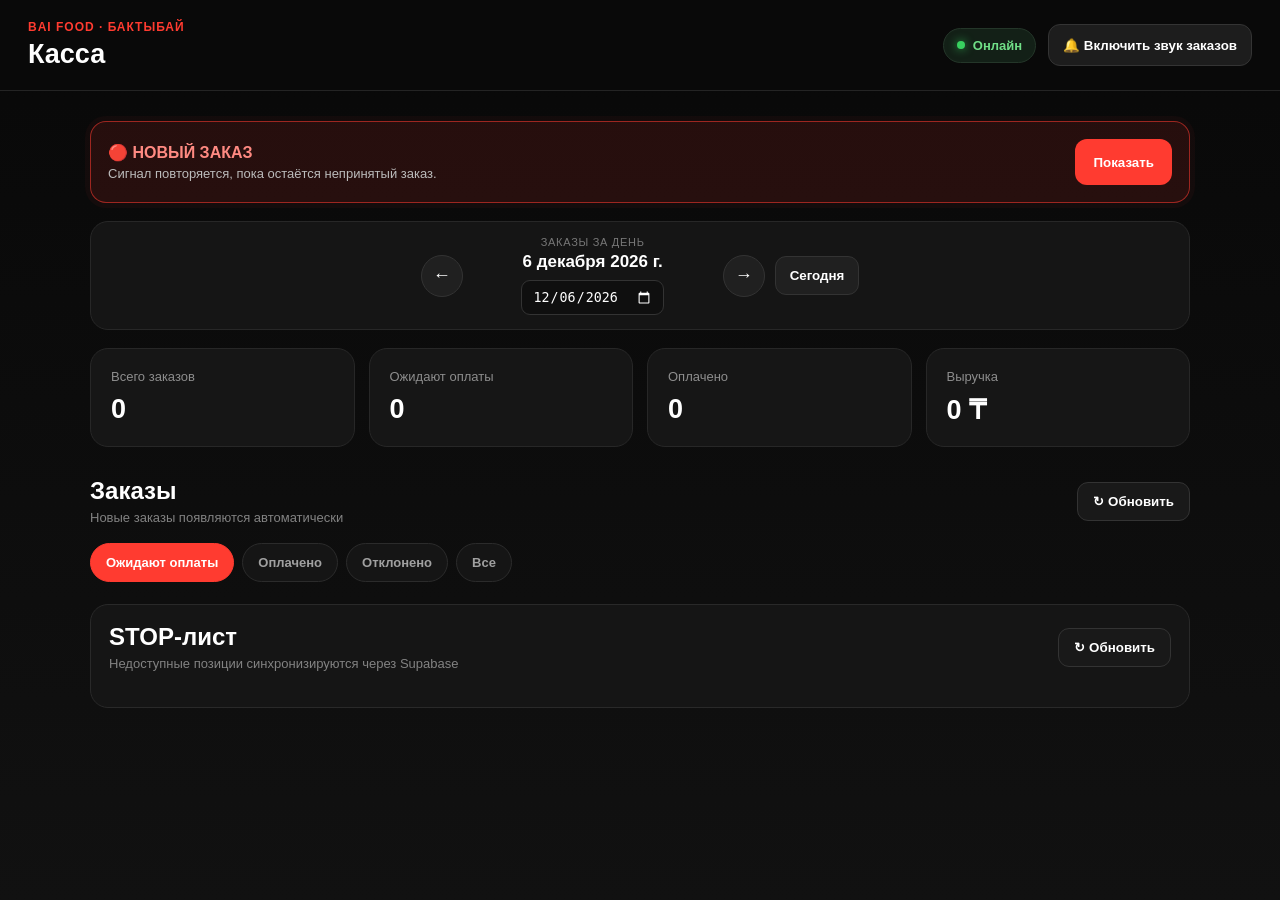
==== commit 31d2e1a9: "Update BAI FOOD menu and new features" ====
--- a/admin.html
+++ b/admin.html
@@ -42,6 +42,7 @@
     <button class="tab" onclick="setFilter('cancelled',this)">Отклонено</button>
     <button class="tab" onclick="setFilter('all',this)">Все</button>
   </div>
+  <section class="stop-panel"><div class="toolbar"><div><h2>STOP-лист</h2><p>Недоступные позиции синхронизируются через Supabase</p></div><button class="refresh-button" type="button" onclick="loadStopList()">↻ Обновить</button></div><div id="stop-list" class="stop-list"></div></section>
   <section id="orders" class="orders"></section>
   <div id="empty-state" class="empty-state"><div>🍔</div><h3>Нет заказов</h3><p>За выбранный день заказов пока нет</p></div>
 </main>
@@ -55,7 +56,7 @@
 <div id="accept-modal" class="modal">
   <div class="modal-box accept-time-box">
     <div class="modal-icon">⏱️</div><h2>Время приготовления</h2><p id="accept-order-label">Выберите примерное время ожидания</p>
-    <div class="prep-time-options"><button onclick="confirmAcceptOrder(20)">20 минут</button><button onclick="confirmAcceptOrder(30)">30 минут</button><button onclick="confirmAcceptOrder(40)">40 минут</button></div>
+    <div class="prep-time-options"><button onclick="confirmAcceptOrder(20)">20 минут</button><button onclick="confirmAcceptOrder(30)">30 минут</button><button onclick="confirmAcceptOrder(40)">40 минут</button><button onclick="confirmAcceptOrder(60)">60 минут</button><button onclick="confirmAcceptOrder(90)">90 минут</button></div>
     <button class="cancel-button full-cancel" onclick="closeAcceptModal()">Отмена</button>
   </div>
 </div>
--- a/admin.css
+++ b/admin.css
@@ -165,3 +165,5 @@
   .new-order-alert { align-items:flex-start; flex-direction:column; }
   .new-order-actions { grid-template-columns:1fr; }
 }
+
+.stop-panel{margin:0 0 26px;padding:18px;border:1px solid #292929;border-radius:18px;background:#151515}.stop-list{display:grid;grid-template-columns:repeat(2,minmax(0,1fr));gap:8px}.stop-row{display:flex;align-items:center;justify-content:space-between;gap:10px;padding:10px 12px;border:1px solid #292929;border-radius:12px}.stop-row button{border:0;border-radius:9px;padding:8px 10px;background:#333;color:#fff;font-weight:800}.stop-row button.stop-active{background:#a32222}@media(max-width:700px){.stop-list{grid-template-columns:1fr}}
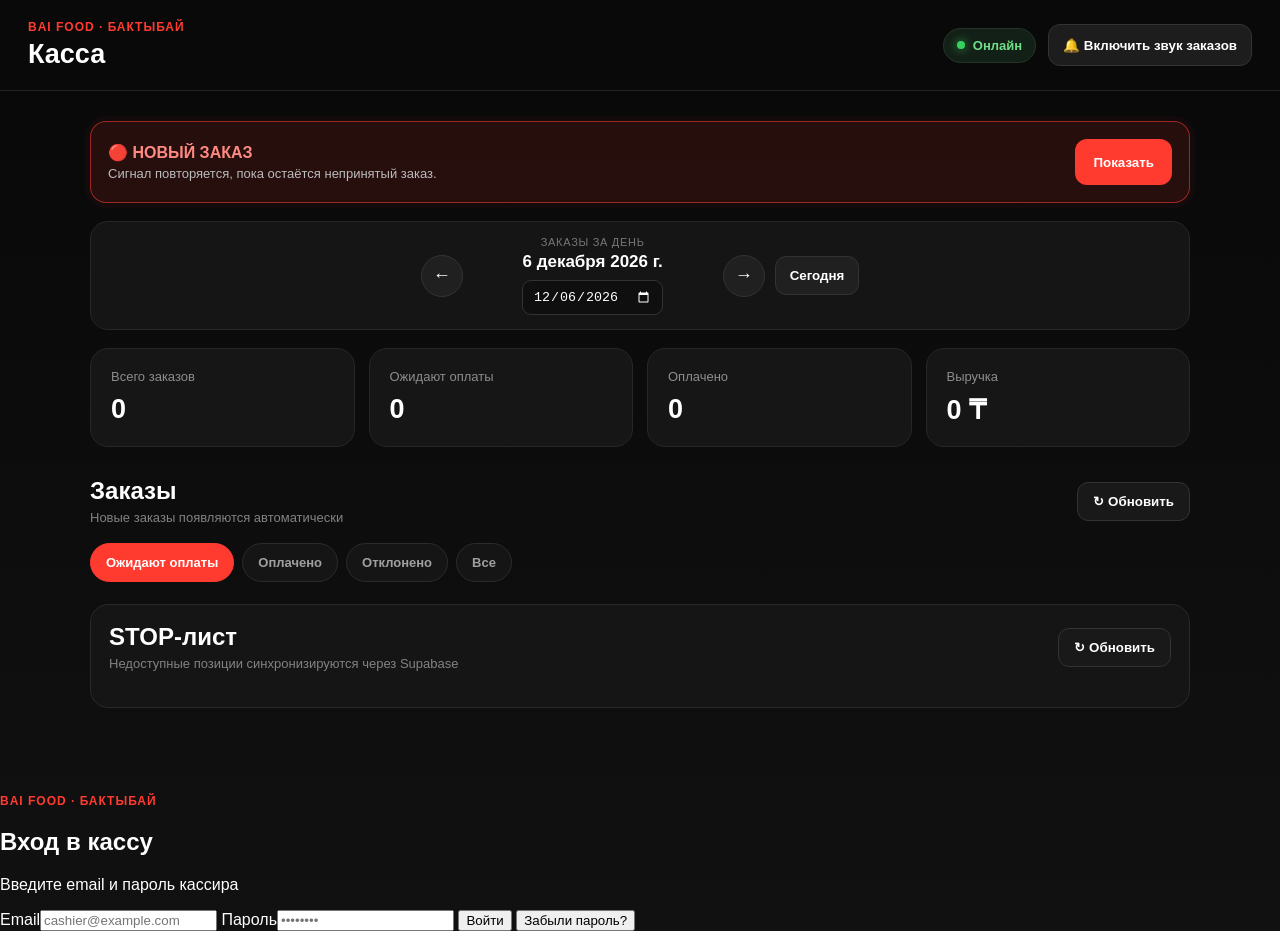
==== commit 24dd5147: "Fix cashier login and password recovery" ====
--- a/admin.html
+++ b/admin.html
@@ -47,6 +47,34 @@
   <div id="empty-state" class="empty-state"><div>🍔</div><h3>Нет заказов</h3><p>За выбранный день заказов пока нет</p></div>
 </main>
 
+
+<div id="auth-overlay" class="auth-overlay">
+  <div class="auth-card">
+    <p class="small-title">BAI FOOD · БАКТЫБАЙ</p>
+    <h2 id="auth-title">Вход в кассу</h2>
+    <p id="auth-subtitle">Введите email и пароль кассира</p>
+    <form id="login-form" class="auth-form">
+      <label>Email<input id="login-email" type="email" autocomplete="username" required placeholder="cashier@example.com"></label>
+      <label>Пароль<input id="login-password" type="password" autocomplete="current-password" required minlength="6" placeholder="••••••••"></label>
+      <div id="login-error" class="auth-error" hidden></div>
+      <button id="login-button" class="auth-primary" type="submit">Войти</button>
+      <button id="forgot-button" class="auth-link" type="button">Забыли пароль?</button>
+    </form>
+    <form id="forgot-form" class="auth-form" hidden>
+      <label>Email кассира<input id="forgot-email" type="email" autocomplete="email" required placeholder="cashier@example.com"></label>
+      <div id="forgot-message" class="auth-message" hidden></div>
+      <button id="forgot-submit" class="auth-primary" type="submit">Отправить ссылку</button>
+      <button id="back-login" class="auth-link" type="button">Назад ко входу</button>
+    </form>
+    <form id="recovery-form" class="auth-form" hidden>
+      <label>Новый пароль<input id="new-password" type="password" autocomplete="new-password" required minlength="8" placeholder="Минимум 8 символов"></label>
+      <label>Повторите пароль<input id="new-password-confirm" type="password" autocomplete="new-password" required minlength="8" placeholder="Повторите пароль"></label>
+      <div id="recovery-message" class="auth-message" hidden></div>
+      <button id="recovery-submit" class="auth-primary" type="submit">Сохранить новый пароль</button>
+    </form>
+  </div>
+</div>
+
 <div id="confirm-modal" class="modal">
   <div class="modal-box">
     <div id="confirm-icon" class="modal-icon">💵</div><h2 id="confirm-title">Подтвердить оплату?</h2><p id="confirm-text">Заказ</p>
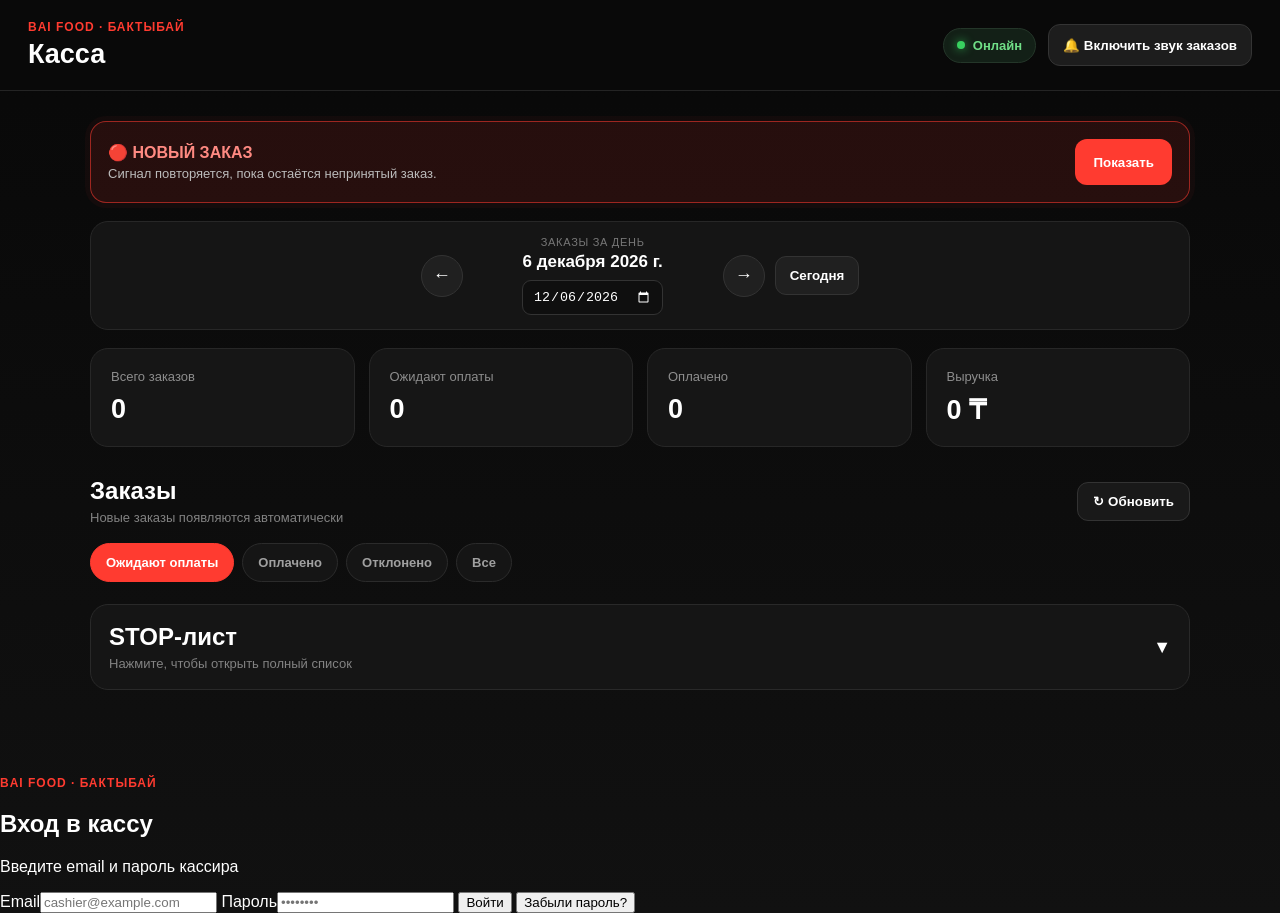
==== commit 0b872791: "Collapse cashier stop list" ====
--- a/admin.html
+++ b/admin.html
@@ -42,7 +42,13 @@
     <button class="tab" onclick="setFilter('cancelled',this)">Отклонено</button>
     <button class="tab" onclick="setFilter('all',this)">Все</button>
   </div>
-  <section class="stop-panel"><div class="toolbar"><div><h2>STOP-лист</h2><p>Недоступные позиции синхронизируются через Supabase</p></div><button class="refresh-button" type="button" onclick="loadStopList()">↻ Обновить</button></div><div id="stop-list" class="stop-list"></div></section>
+  <details class="stop-panel">
+  <summary class="stop-summary"><div><h2>STOP-лист</h2><p>Нажмите, чтобы открыть полный список</p></div><span class="stop-summary-arrow" aria-hidden="true">▼</span></summary>
+  <div class="stop-panel-content">
+    <div class="stop-panel-actions"><p>Недоступные позиции синхронизируются через Supabase</p><button class="refresh-button" type="button" onclick="loadStopList()">↻ Обновить</button></div>
+    <div id="stop-list" class="stop-list"></div>
+  </div>
+</details>
   <section id="orders" class="orders"></section>
   <div id="empty-state" class="empty-state"><div>🍔</div><h3>Нет заказов</h3><p>За выбранный день заказов пока нет</p></div>
 </main>
--- a/admin.css
+++ b/admin.css
@@ -167,3 +167,11 @@
 }
 
 .stop-panel{margin:0 0 26px;padding:18px;border:1px solid #292929;border-radius:18px;background:#151515}.stop-list{display:grid;grid-template-columns:repeat(2,minmax(0,1fr));gap:8px}.stop-row{display:flex;align-items:center;justify-content:space-between;gap:10px;padding:10px 12px;border:1px solid #292929;border-radius:12px}.stop-row button{border:0;border-radius:9px;padding:8px 10px;background:#333;color:#fff;font-weight:800}.stop-row button.stop-active{background:#a32222}@media(max-width:700px){.stop-list{grid-template-columns:1fr}}
+
+.stop-summary{display:flex;align-items:center;justify-content:space-between;gap:16px;cursor:pointer;list-style:none;user-select:none}
+.stop-summary::-webkit-details-marker{display:none}
+.stop-summary h2{margin:0 0 5px;font-size:24px}.stop-summary p{margin:0;color:#828282;font-size:13px}
+.stop-summary-arrow{font-size:18px;transition:transform .2s ease}.stop-panel[open] .stop-summary-arrow{transform:rotate(180deg)}
+.stop-panel-content{padding-top:18px}.stop-panel-actions{display:flex;align-items:center;justify-content:space-between;gap:16px;margin-bottom:18px}
+.stop-panel-actions p{margin:0;color:#828282;font-size:13px}
+@media(max-width:700px){.stop-summary h2{font-size:21px}.stop-panel-actions{align-items:flex-end}}
